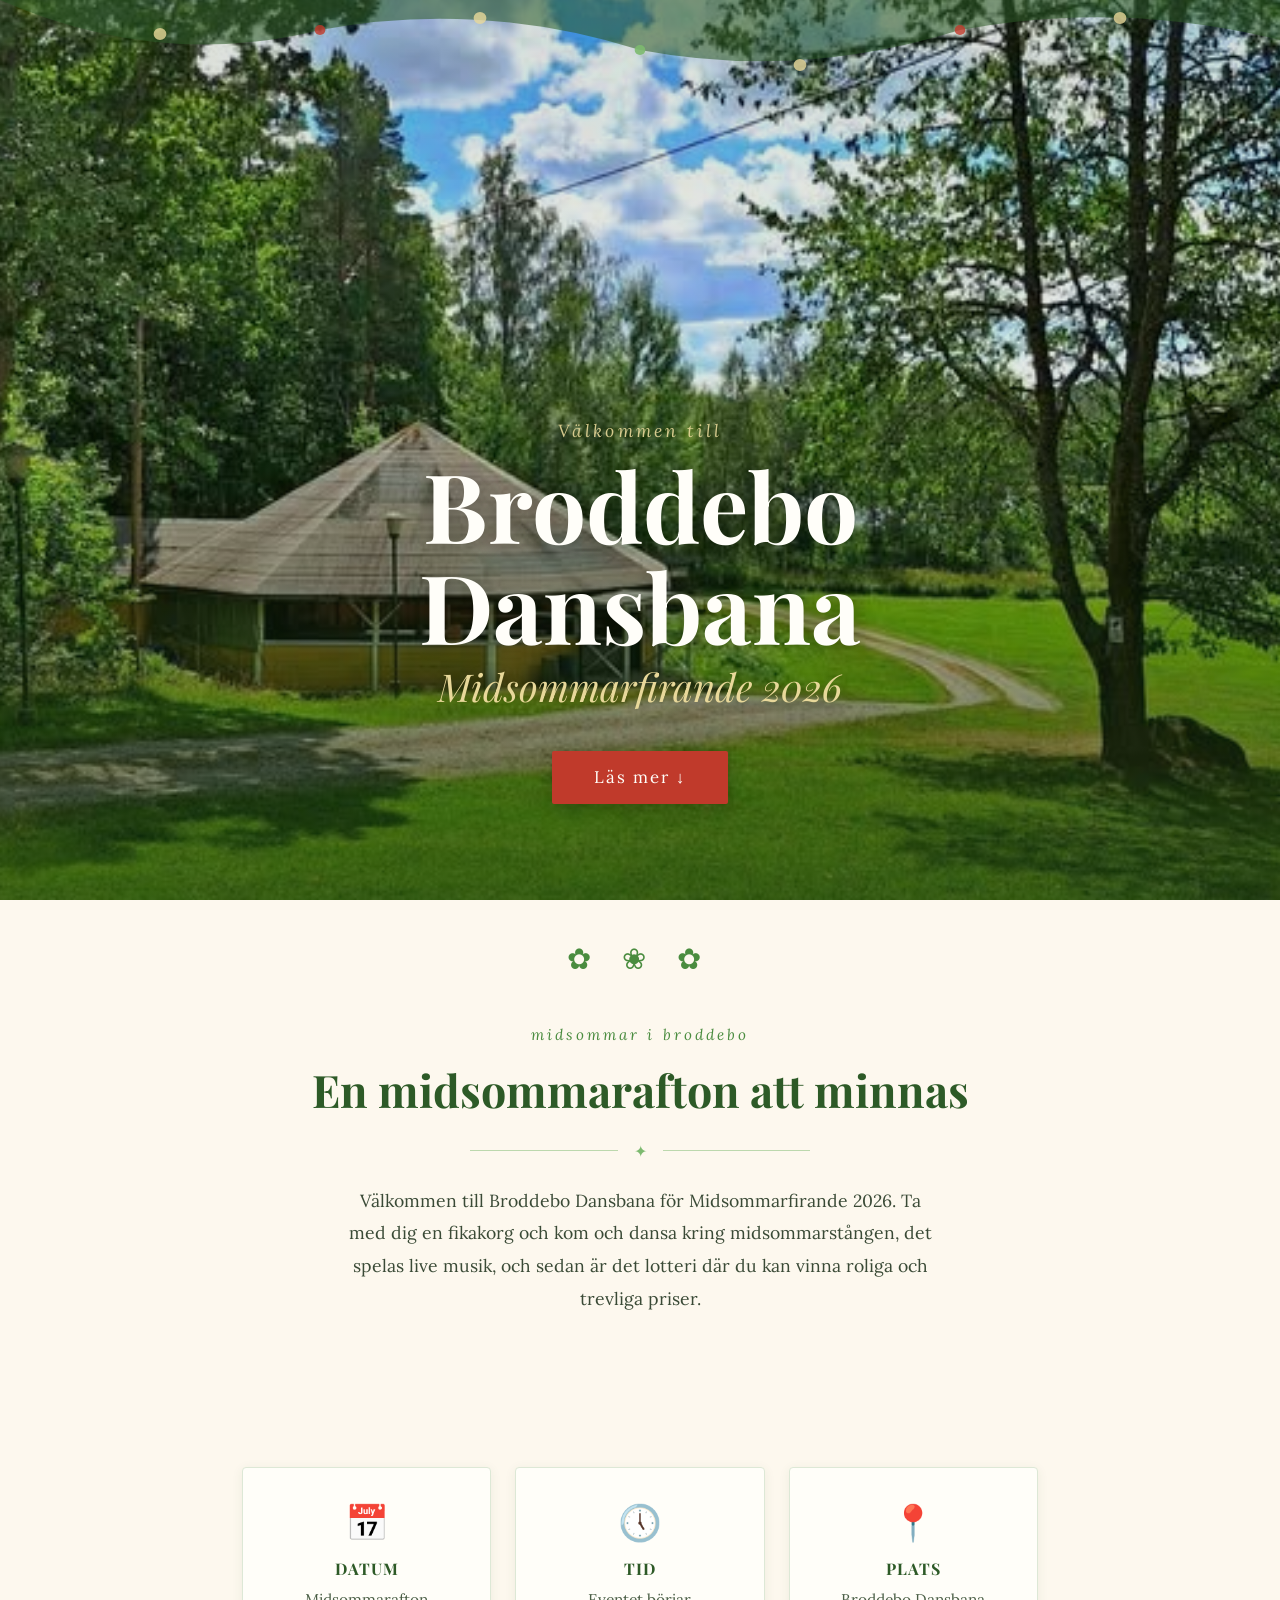
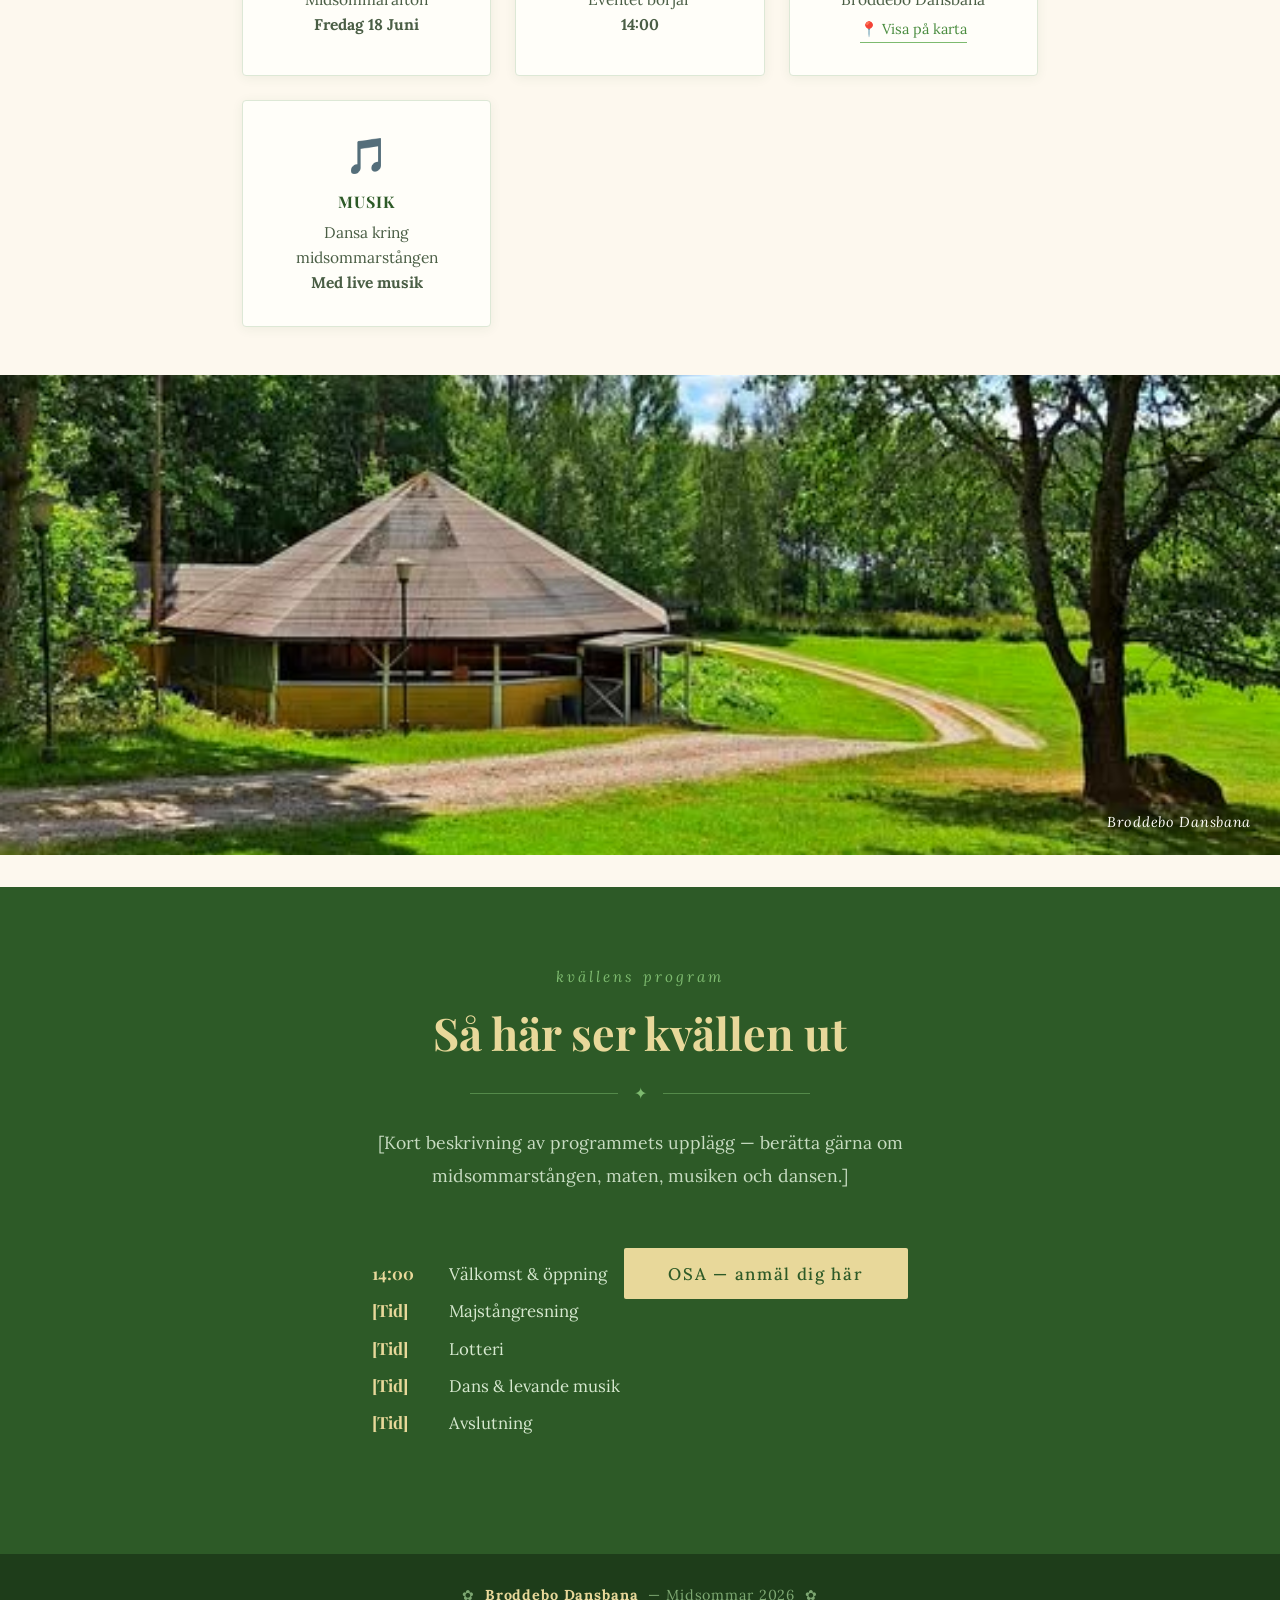
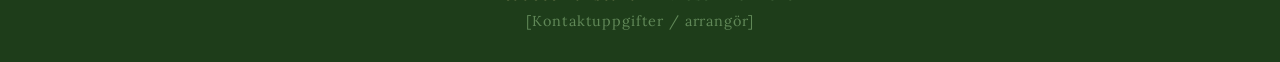
==== index.html @ 10fed16a "Initial commit" ====
<!DOCTYPE html>
<html lang="sv">
<head>
  <meta charset="UTF-8" />
  <meta name="viewport" content="width=device-width, initial-scale=1.0" />
  <title>Midsommar på Broddebo Dansbana</title>
  <link href="https://fonts.googleapis.com/css2?family=Playfair+Display:ital,wght@0,400;0,700;1,400&family=Lora:ital,wght@0,400;0,500;1,400&display=swap" rel="stylesheet" />
  <link rel="stylesheet" href="assets/css/styles.css" />
</head>
<body>

  <!-- ── HERO ──────────────────────────────────────────────── -->
  <section class="hero">
    <div class="hero-bg"></div>
    <div class="hero-overlay"></div>

    <!-- Decorative top garland SVG -->
    <div class="garland">
      <svg viewBox="0 0 1200 80" preserveAspectRatio="none" xmlns="http://www.w3.org/2000/svg">
        <path d="M0,0 Q150,70 300,30 Q450,0 600,50 Q750,80 900,30 Q1050,0 1200,40 L1200,0 Z"
              fill="rgba(45,90,39,0.55)"/>
        <!-- small flower dots along garland -->
        <circle cx="150" cy="34" r="6" fill="#e8d89a" opacity=".8"/>
        <circle cx="300" cy="30" r="5" fill="#c03a2b" opacity=".8"/>
        <circle cx="450" cy="18" r="6" fill="#e8d89a" opacity=".8"/>
        <circle cx="600" cy="50" r="5" fill="#7dba6f" opacity=".9"/>
        <circle cx="750" cy="65" r="6" fill="#e8d89a" opacity=".8"/>
        <circle cx="900" cy="30" r="5" fill="#c03a2b" opacity=".8"/>
        <circle cx="1050" cy="18" r="6" fill="#e8d89a" opacity=".8"/>
      </svg>
    </div>

    <div class="hero-content">
      <span class="hero-eyebrow">Välkommen till</span>
      <h1 class="hero-title">Broddebo<br>Dansbana</h1>
      <p class="hero-subtitle">Midsommarfirande 2026</p>
      <a href="#info" class="hero-btn">Läs mer ↓</a>
    </div>
  </section>

  <!-- ── INTRO ─────────────────────────────────────────────── -->
  <div class="divider" aria-hidden="true">✿ ❀ ✿</div>

  <section class="info-section" id="info">
    <p class="section-label">Midsommar i Broddebo</p>
    <h2 class="section-title">En midsommarafton att minnas</h2>
    <div class="ornament">✦</div>
    <p class="section-body">
      Välkommen till Broddebo Dansbana för Midsommarfirande 2026. Ta med dig en fikakorg och kom och dansa kring midsommarstången,
      det spelas live musik, och sedan är det lotteri där du kan vinna roliga och trevliga priser.
    </p>
  </section>

  <!-- ── DETAIL CARDS ───────────────────────────────────────── -->
  <div class="cards">
    <div class="card">
      <div class="card-icon">📅</div>
      <div class="card-title">Datum</div>
      <div class="card-text">Midsommarafton<br><strong>Fredag 18 Juni</strong></div>
    </div>
    <div class="card">
      <div class="card-icon">🕔</div>
      <div class="card-title">Tid</div>
      <div class="card-text">Eventet börjar<br><strong>14:00</strong></div>
    </div>
    <div class="card">
      <div class="card-icon">📍</div>
      <div class="card-title">Plats</div>
      <div class="card-text">Broddebo Dansbana<br><a href="https://maps.app.goo.gl/gcDopPeKs9dPUPyn6" target="_blank" rel="noopener noreferrer" class="map-link">📍 Visa på karta</a></div>
    </div>
    <div class="card">
      <div class="card-icon">🎵</div>
      <div class="card-title">Musik</div>
      <div class="card-text">Dansa kring midsommarstången<br><strong>Med live musik</strong></div>
    </div>
  </div>

  <!-- ── PHOTO STRIP ────────────────────────────────────────── -->
  <div class="photo-strip">
    <img src="assets/images/broddebo.jpg" alt="Broddebo Dansbana en solig sommardag" />
    <span class="photo-caption">Broddebo Dansbana</span>
  </div>

  <!-- ── PROGRAM ────────────────────────────────────────────── -->
  <section class="program-section">
    <p class="section-label">kvällens program</p>
    <h2 class="section-title">Så här ser kvällen ut</h2>
    <div class="ornament" style="color:#7dba6f">✦</div>
    <p class="section-body">
      [Kort beskrivning av programmets upplägg — berätta gärna om midsommarstången,
      maten, musiken och dansen.]
    </p>

    <ul class="program-list">
      <li><span class="prog-time">14:00</span> Välkomst &amp; öppning</li>
      <li><span class="prog-time">[Tid]</span> Majstångresning</li>
      <li><span class="prog-time">[Tid]</span> Lotteri</li>
      <li><span class="prog-time">[Tid]</span> Dans &amp; levande musik</li>
      <li><span class="prog-time">[Tid]</span> Avslutning</li>
    </ul>

    <a href="mailto:[din@epost.se]" class="osa-btn">OSA — anmäl dig här</a>
  </section>

  <!-- ── FOOTER ─────────────────────────────────────────────── -->
  <footer>
    <p>✿ &nbsp;<strong>Broddebo Dansbana</strong>&nbsp; — Midsommar 2026 &nbsp;✿</p>
    <p style="margin-top:.5rem; opacity:.7;">[Kontaktuppgifter / arrangör]</p>
  </footer>

</body>
</html>
---- assets/css/styles.css ----
*, *::before, *::after { box-sizing: border-box; margin: 0; padding: 0; }

:root {
  --green-deep:   #2d5a27;
  --green-mid:    #4a8c3f;
  --green-light:  #7dba6f;
  --straw:        #e8d89a;
  --cream:        #fdf8ee;
  --gold:         #c8922a;
  --red:          #c03a2b;
  --sky:          #a8d8ea;
  --white:        #fffef9;
}

html { scroll-behavior: smooth; }

body {
  font-family: 'Lora', Georgia, serif;
  background: var(--cream);
  color: var(--green-deep);
  overflow-x: hidden;
}

/* ── HERO ─────────────────────────────────────────────── */
.hero {
  position: relative;
  min-height: 100vh;
  display: flex;
  flex-direction: column;
  align-items: center;
  justify-content: flex-end;
  padding-bottom: 6rem;
  overflow: hidden;
}

.hero-bg {
  position: absolute;
  inset: 0;
  background: url('../../assets/images/broddebo.jpg') center center / cover no-repeat;
  transform: scale(1.04);
  animation: slow-zoom 20s ease-in-out infinite alternate;
}

@keyframes slow-zoom {
  from { transform: scale(1.04); }
  to   { transform: scale(1.10); }
}

.hero-overlay {
  position: absolute;
  inset: 0;
  background: linear-gradient(
    to bottom,
    rgba(20, 50, 15, 0.15) 0%,
    rgba(20, 50, 15, 0.10) 40%,
    rgba(20, 50, 15, 0.65) 100%
  );
}

/* Decorative garland across the top */
.garland {
  position: absolute;
  top: 0;
  left: 0;
  width: 100%;
  overflow: hidden;
  line-height: 0;
  z-index: 2;
}
.garland svg { width: 100%; height: 80px; }

.hero-content {
  position: relative;
  z-index: 3;
  text-align: center;
  padding: 0 1.5rem;
  animation: rise 1.2s cubic-bezier(.22,1,.36,1) both;
}

@keyframes rise {
  from { opacity: 0; transform: translateY(40px); }
  to   { opacity: 1; transform: translateY(0); }
}

.hero-eyebrow {
  display: inline-block;
  font-family: 'Lora', serif;
  font-style: italic;
  font-size: 1.1rem;
  color: var(--straw);
  letter-spacing: .18em;
  margin-bottom: .75rem;
  opacity: .9;
}

.hero-title {
  font-family: 'Playfair Display', Georgia, serif;
  font-size: clamp(2.8rem, 9vw, 6rem);
  font-weight: 700;
  color: var(--white);
  line-height: 1.05;
  text-shadow: 0 2px 20px rgba(0,0,0,.35);
  margin-bottom: .3rem;
}

.hero-subtitle {
  font-family: 'Playfair Display', serif;
  font-style: italic;
  font-size: clamp(1.4rem, 4vw, 2.4rem);
  color: var(--straw);
  text-shadow: 0 2px 12px rgba(0,0,0,.3);
  margin-bottom: 2.4rem;
}

.hero-btn {
  display: inline-block;
  background: var(--red);
  color: var(--white);
  font-family: 'Lora', serif;
  font-size: 1.05rem;
  letter-spacing: .12em;
  padding: .85rem 2.5rem;
  border-radius: 2px;
  text-decoration: none;
  border: 2px solid transparent;
  transition: background .25s, border-color .25s, transform .2s;
  box-shadow: 0 4px 18px rgba(0,0,0,.25);
}
.hero-btn:hover {
  background: transparent;
  border-color: var(--white);
  transform: translateY(-2px);
}

/* ── FLOWER DIVIDER ───────────────────────────────────── */
.divider {
  text-align: center;
  padding: 2.5rem 1rem 1rem;
  color: var(--green-mid);
  font-size: 1.8rem;
  letter-spacing: .4em;
  user-select: none;
}

/* ── INFO SECTION ─────────────────────────────────────── */
.info-section {
  max-width: 780px;
  margin: 0 auto;
  padding: 2rem 2rem 4rem;
  text-align: center;
}

.section-label {
  font-family: 'Lora', serif;
  font-style: italic;
  font-size: .95rem;
  letter-spacing: .2em;
  color: var(--green-mid);
  text-transform: lowercase;
  margin-bottom: 1.2rem;
}

.section-title {
  font-family: 'Playfair Display', serif;
  font-size: clamp(1.8rem, 5vw, 2.8rem);
  color: var(--green-deep);
  margin-bottom: 1.4rem;
  line-height: 1.2;
}

.section-body {
  font-size: 1.1rem;
  line-height: 1.85;
  color: #3a4a36;
  max-width: 600px;
  margin: 0 auto 2.5rem;
}

/* ── DETAIL CARDS ─────────────────────────────────────── */
.cards {
  display: grid;
  grid-template-columns: repeat(auto-fit, minmax(200px, 1fr));
  gap: 1.5rem;
  max-width: 860px;
  margin: 3rem auto;
  padding: 0 2rem;
}

.card {
  background: var(--white);
  border: 1px solid #dde8d6;
  border-radius: 4px;
  padding: 2rem 1.5rem;
  text-align: center;
  box-shadow: 0 2px 12px rgba(45,90,39,.07);
  transition: transform .2s, box-shadow .2s;
}
.card:hover {
  transform: translateY(-4px);
  box-shadow: 0 6px 24px rgba(45,90,39,.13);
}

.card-icon {
  font-size: 2.2rem;
  margin-bottom: .8rem;
}

.card-title {
  font-family: 'Playfair Display', serif;
  font-size: 1rem;
  font-weight: 700;
  letter-spacing: .06em;
  text-transform: uppercase;
  color: var(--green-deep);
  margin-bottom: .5rem;
}

.card-text {
  font-size: .97rem;
  line-height: 1.6;
  color: #4a5e45;
}

.map-link {
  display: inline-block;
  margin-top: .4rem;
  font-family: 'Lora', serif;
  font-size: .9rem;
  color: var(--green-mid);
  text-decoration: none;
  border-bottom: 1px solid var(--green-light);
  padding-bottom: 1px;
  transition: color .2s, border-color .2s;
}
.map-link:hover {
  color: var(--green-deep);
  border-color: var(--green-deep);
}

/* ── PHOTO STRIP ──────────────────────────────────────── */
.photo-strip {
  position: relative;
  width: 100%;
  height: clamp(260px, 45vw, 480px);
  overflow: hidden;
  margin: 2rem 0;
}

.photo-strip img {
  width: 100%;
  height: 100%;
  object-fit: cover;
  object-position: center 60%;
  filter: saturate(1.1);
}

.photo-caption {
  position: absolute;
  bottom: 1.5rem;
  right: 1.8rem;
  font-family: 'Lora', serif;
  font-style: italic;
  font-size: .9rem;
  color: var(--white);
  text-shadow: 0 1px 6px rgba(0,0,0,.5);
  letter-spacing: .05em;
}

/* ── OSA / PROGRAM ────────────────────────────────────── */
.program-section {
  background: var(--green-deep);
  color: var(--cream);
  padding: 5rem 2rem;
  text-align: center;
}

.program-section .section-label { color: var(--green-light); }
.program-section .section-title { color: var(--straw); }
.program-section .section-body  { color: #c8dcc2; }

.program-list {
  list-style: none;
  display: inline-flex;
  flex-direction: column;
  gap: .9rem;
  text-align: left;
  margin: 0 auto 2.5rem;
}

.program-list li {
  display: flex;
  align-items: baseline;
  gap: 1rem;
  font-size: 1.05rem;
  color: #d6e8cf;
}

.prog-time {
  font-family: 'Playfair Display', serif;
  font-weight: 700;
  color: var(--straw);
  min-width: 3.8rem;
  flex-shrink: 0;
}

.osa-btn {
  display: inline-block;
  background: var(--straw);
  color: var(--green-deep);
  font-family: 'Lora', serif;
  font-size: 1.05rem;
  font-weight: 500;
  letter-spacing: .1em;
  padding: .9rem 2.8rem;
  border-radius: 2px;
  text-decoration: none;
  transition: background .25s, transform .2s;
  margin-top: 1rem;
}
.osa-btn:hover {
  background: var(--white);
  transform: translateY(-2px);
}

/* ── FOOTER ───────────────────────────────────────────── */
footer {
  background: #1e3d1a;
  color: #7da872;
  text-align: center;
  padding: 2rem 1rem;
  font-size: .9rem;
  letter-spacing: .06em;
}

footer strong { color: var(--straw); }

/* ── DECORATIVE LINE ──────────────────────────────────── */
.ornament {
  display: flex;
  align-items: center;
  gap: 1rem;
  margin: 1.5rem auto;
  max-width: 340px;
  color: var(--green-light);
}
.ornament::before,
.ornament::after {
  content: '';
  flex: 1;
  height: 1px;
  background: currentColor;
  opacity: .5;
}
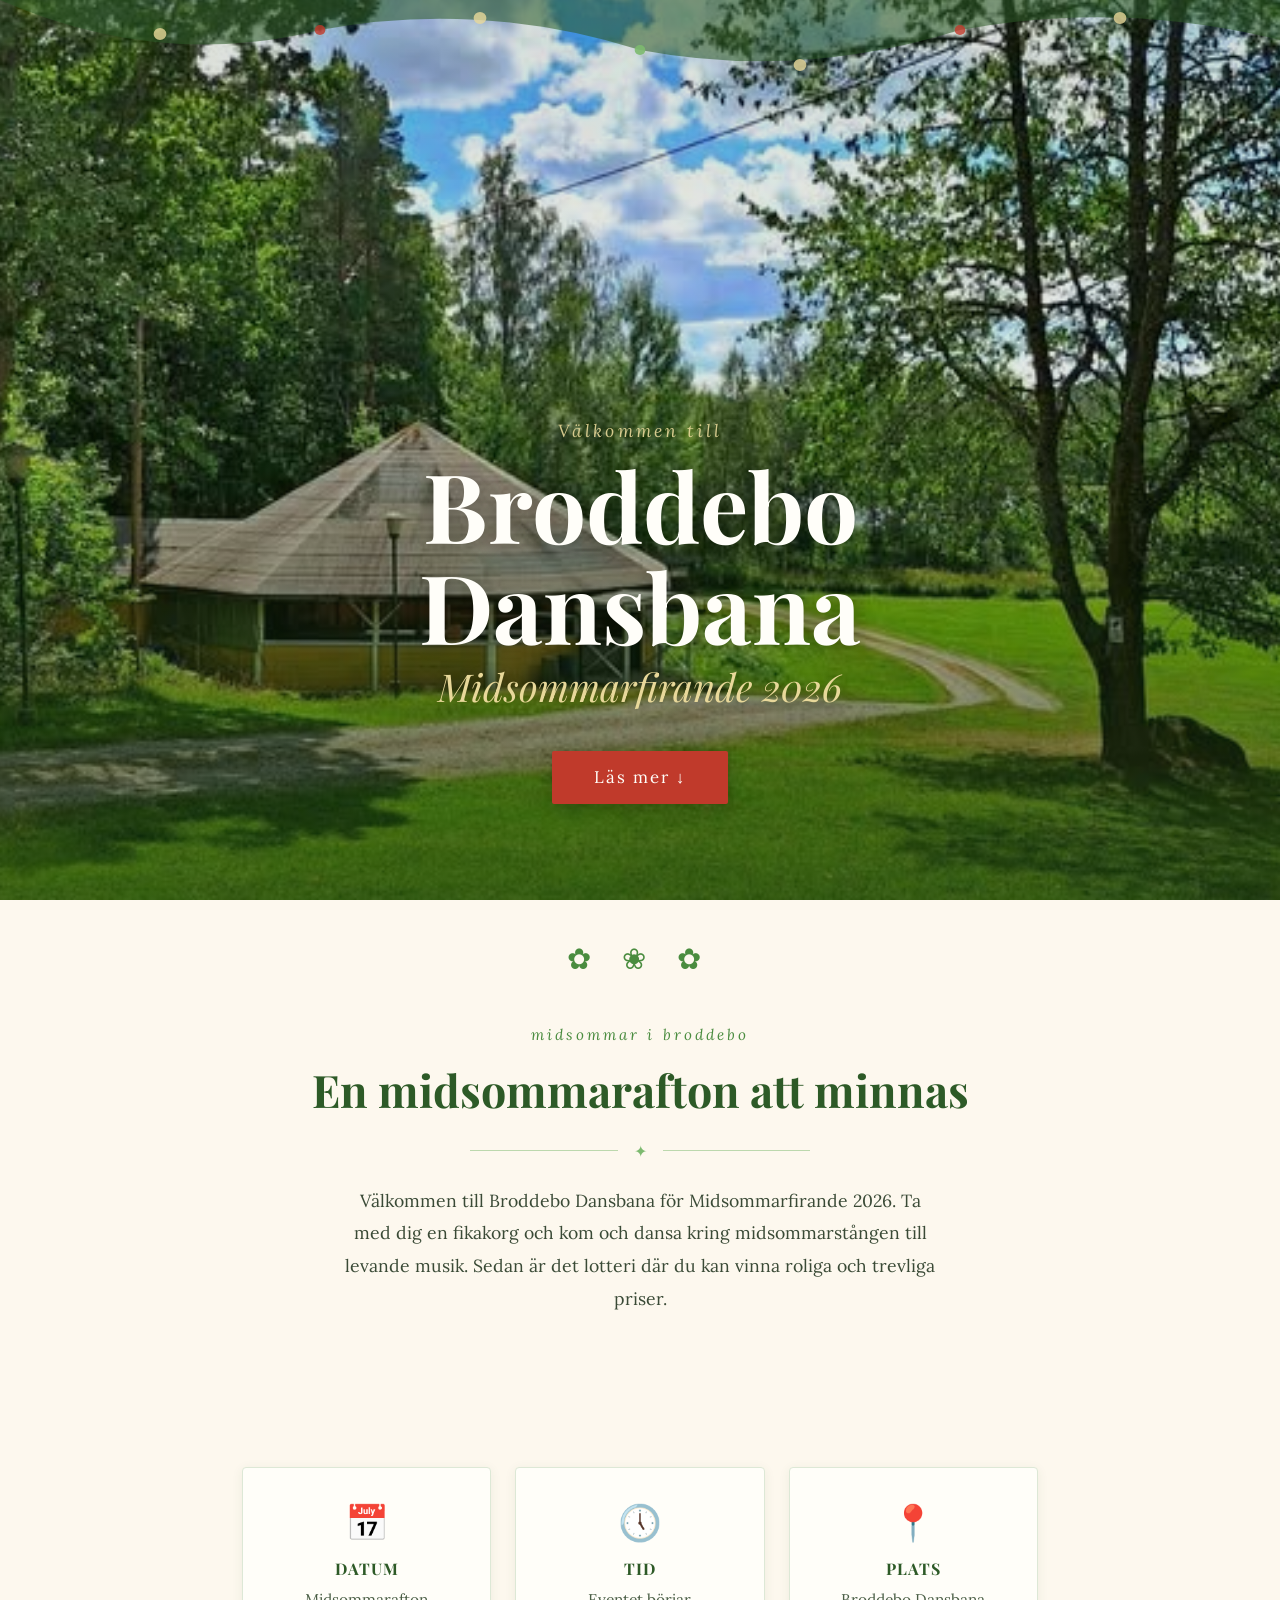
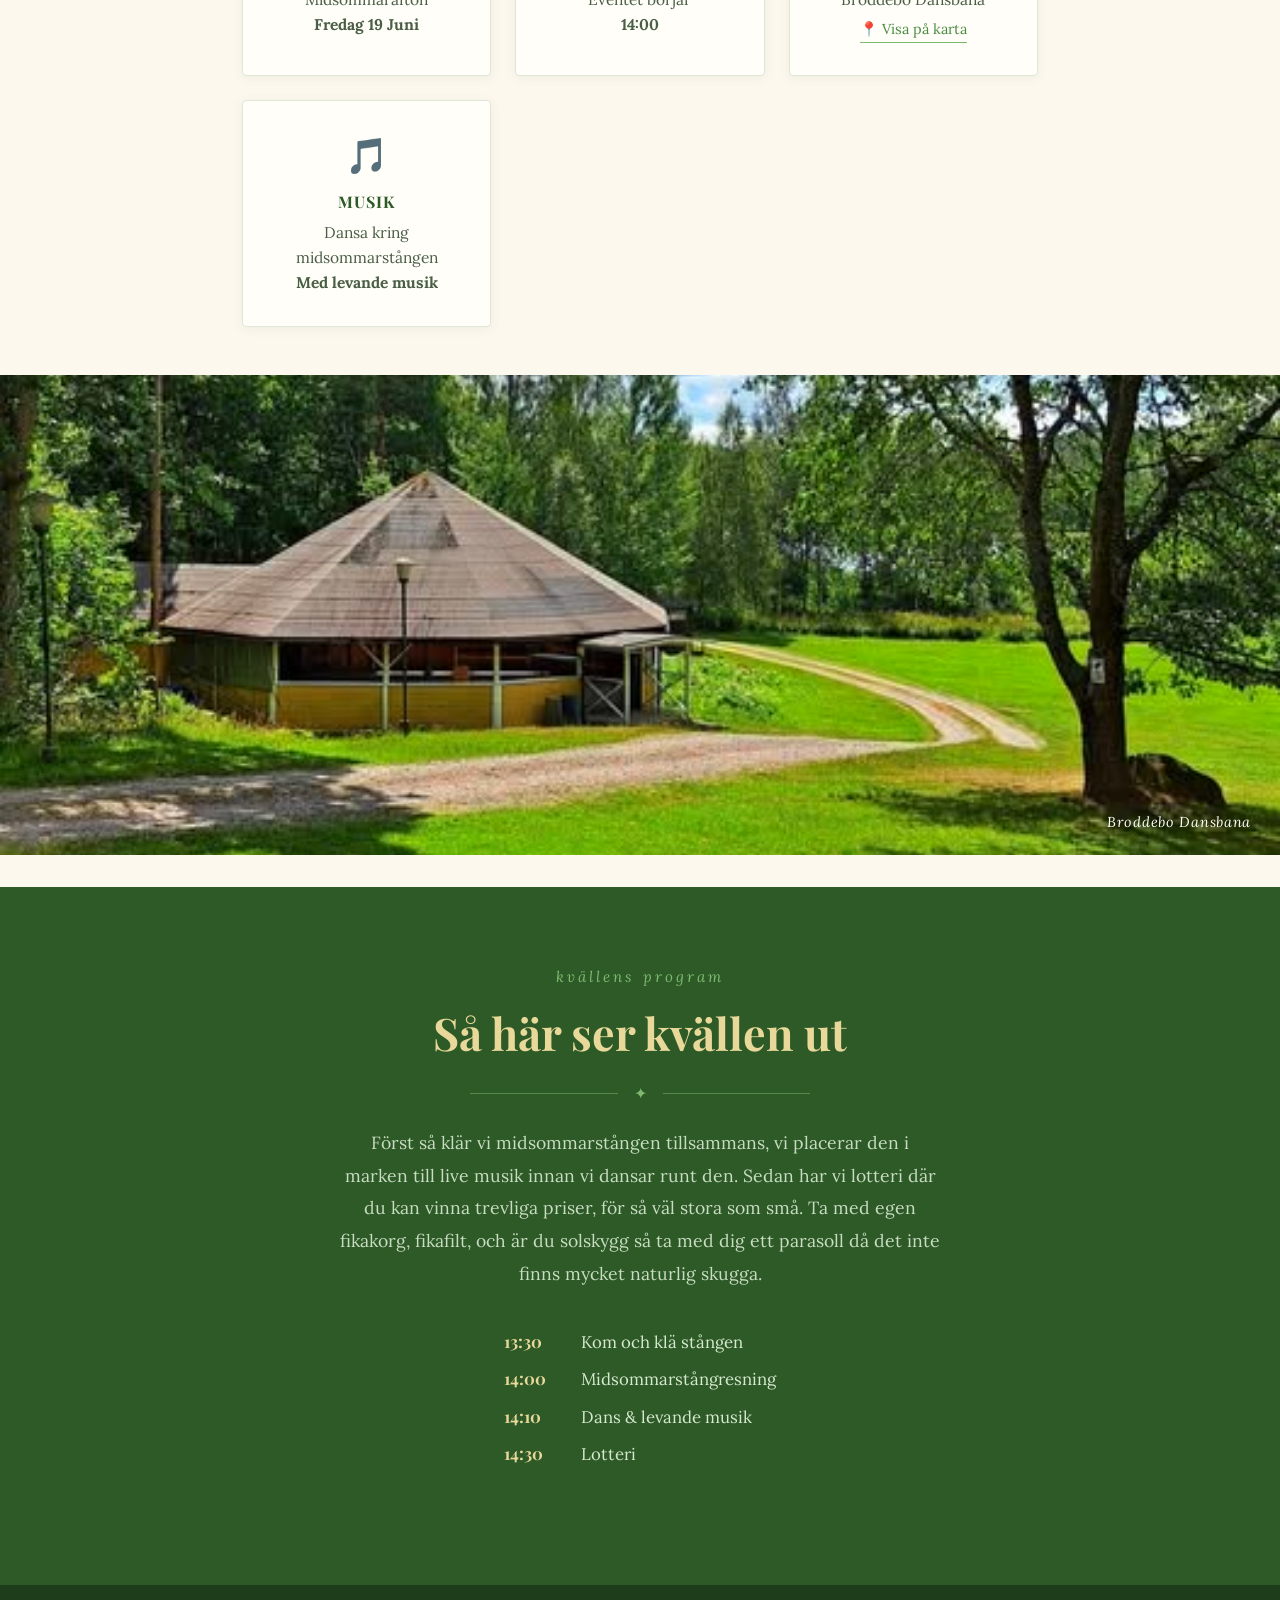
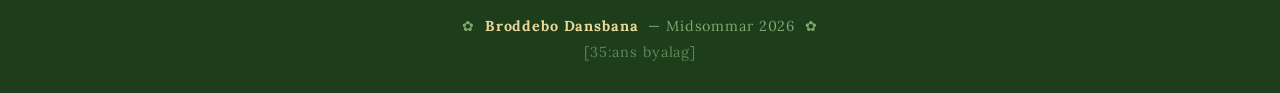
==== commit dab42d13: "text changes" ====
--- a/index.html
+++ b/index.html
@@ -46,8 +46,8 @@
     <h2 class="section-title">En midsommarafton att minnas</h2>
     <div class="ornament">✦</div>
     <p class="section-body">
-      Välkommen till Broddebo Dansbana för Midsommarfirande 2026. Ta med dig en fikakorg och kom och dansa kring midsommarstången,
-      det spelas live musik, och sedan är det lotteri där du kan vinna roliga och trevliga priser.
+      Välkommen till Broddebo Dansbana för Midsommarfirande 2026. Ta med dig en fikakorg och kom och dansa kring midsommarstången
+      till levande musik. Sedan är det lotteri där du kan vinna roliga och trevliga priser.
     </p>
   </section>
 
@@ -56,7 +56,7 @@
     <div class="card">
       <div class="card-icon">📅</div>
       <div class="card-title">Datum</div>
-      <div class="card-text">Midsommarafton<br><strong>Fredag 18 Juni</strong></div>
+      <div class="card-text">Midsommarafton<br><strong>Fredag 19 Juni</strong></div>
     </div>
     <div class="card">
       <div class="card-icon">🕔</div>
@@ -71,7 +71,7 @@
     <div class="card">
       <div class="card-icon">🎵</div>
       <div class="card-title">Musik</div>
-      <div class="card-text">Dansa kring midsommarstången<br><strong>Med live musik</strong></div>
+      <div class="card-text">Dansa kring midsommarstången<br><strong>Med levande musik</strong></div>
     </div>
   </div>
 
@@ -87,25 +87,24 @@
     <h2 class="section-title">Så här ser kvällen ut</h2>
     <div class="ornament" style="color:#7dba6f">✦</div>
     <p class="section-body">
-      [Kort beskrivning av programmets upplägg — berätta gärna om midsommarstången,
-      maten, musiken och dansen.]
+      Först så klär vi midsommarstången tillsammans, vi placerar den i marken till live musik innan vi dansar runt den.
+      Sedan har vi lotteri där du kan vinna trevliga priser, för så väl stora som små.
+      Ta med egen fikakorg, fikafilt, och är du solskygg så ta med dig ett parasoll då det inte finns mycket naturlig skugga.
     </p>
 
     <ul class="program-list">
-      <li><span class="prog-time">14:00</span> Välkomst &amp; öppning</li>
-      <li><span class="prog-time">[Tid]</span> Majstångresning</li>
-      <li><span class="prog-time">[Tid]</span> Lotteri</li>
-      <li><span class="prog-time">[Tid]</span> Dans &amp; levande musik</li>
-      <li><span class="prog-time">[Tid]</span> Avslutning</li>
+      <li><span class="prog-time">13:30</span> Kom och klä stången</li>
+      <li><span class="prog-time">14:00</span> Midsommarstångresning</li>
+      <li><span class="prog-time">14:10</span> Dans &amp; levande musik</li>
+      <li><span class="prog-time">14:30</span> Lotteri</li>
     </ul>
 
-    <a href="mailto:[din@epost.se]" class="osa-btn">OSA — anmäl dig här</a>
   </section>
 
   <!-- ── FOOTER ─────────────────────────────────────────────── -->
   <footer>
     <p>✿ &nbsp;<strong>Broddebo Dansbana</strong>&nbsp; — Midsommar 2026 &nbsp;✿</p>
-    <p style="margin-top:.5rem; opacity:.7;">[Kontaktuppgifter / arrangör]</p>
+    <p style="margin-top:.5rem; opacity:.7;">[35:ans byalag]</p>
   </footer>
 
 </body>
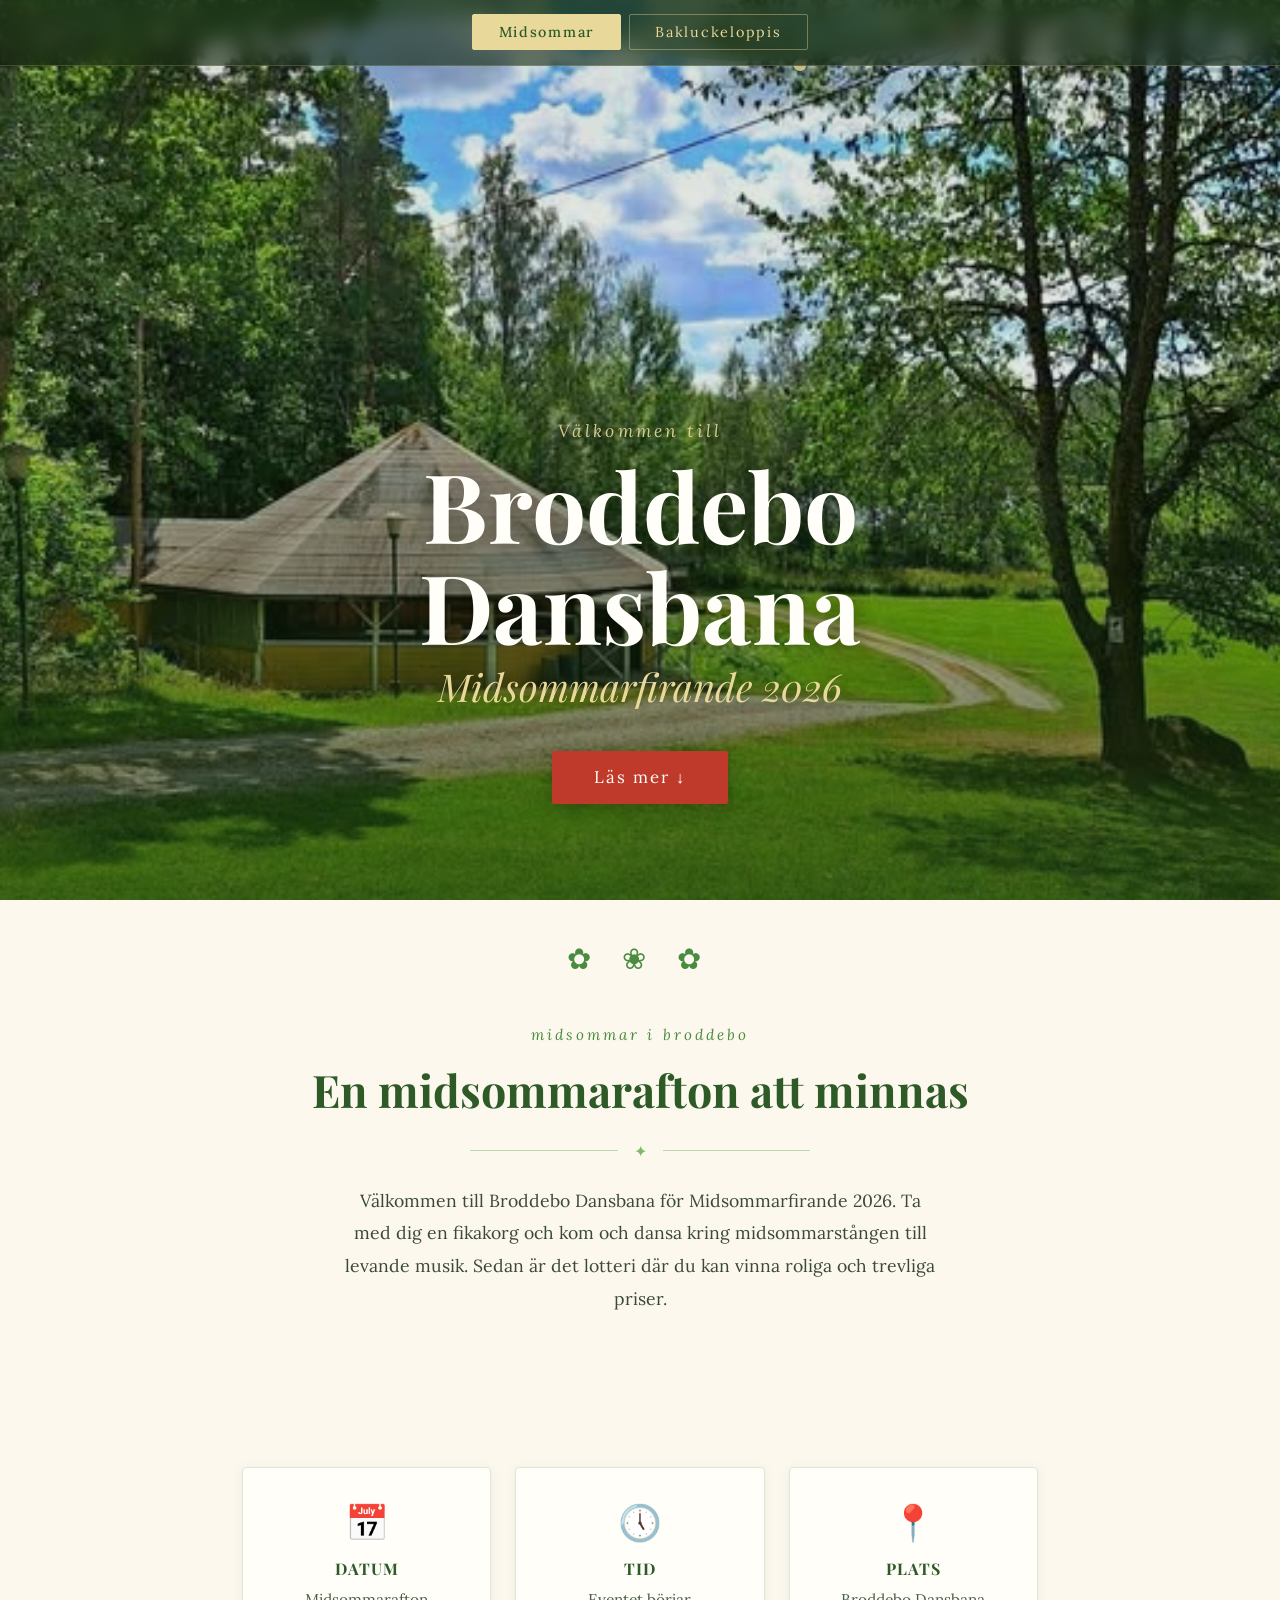
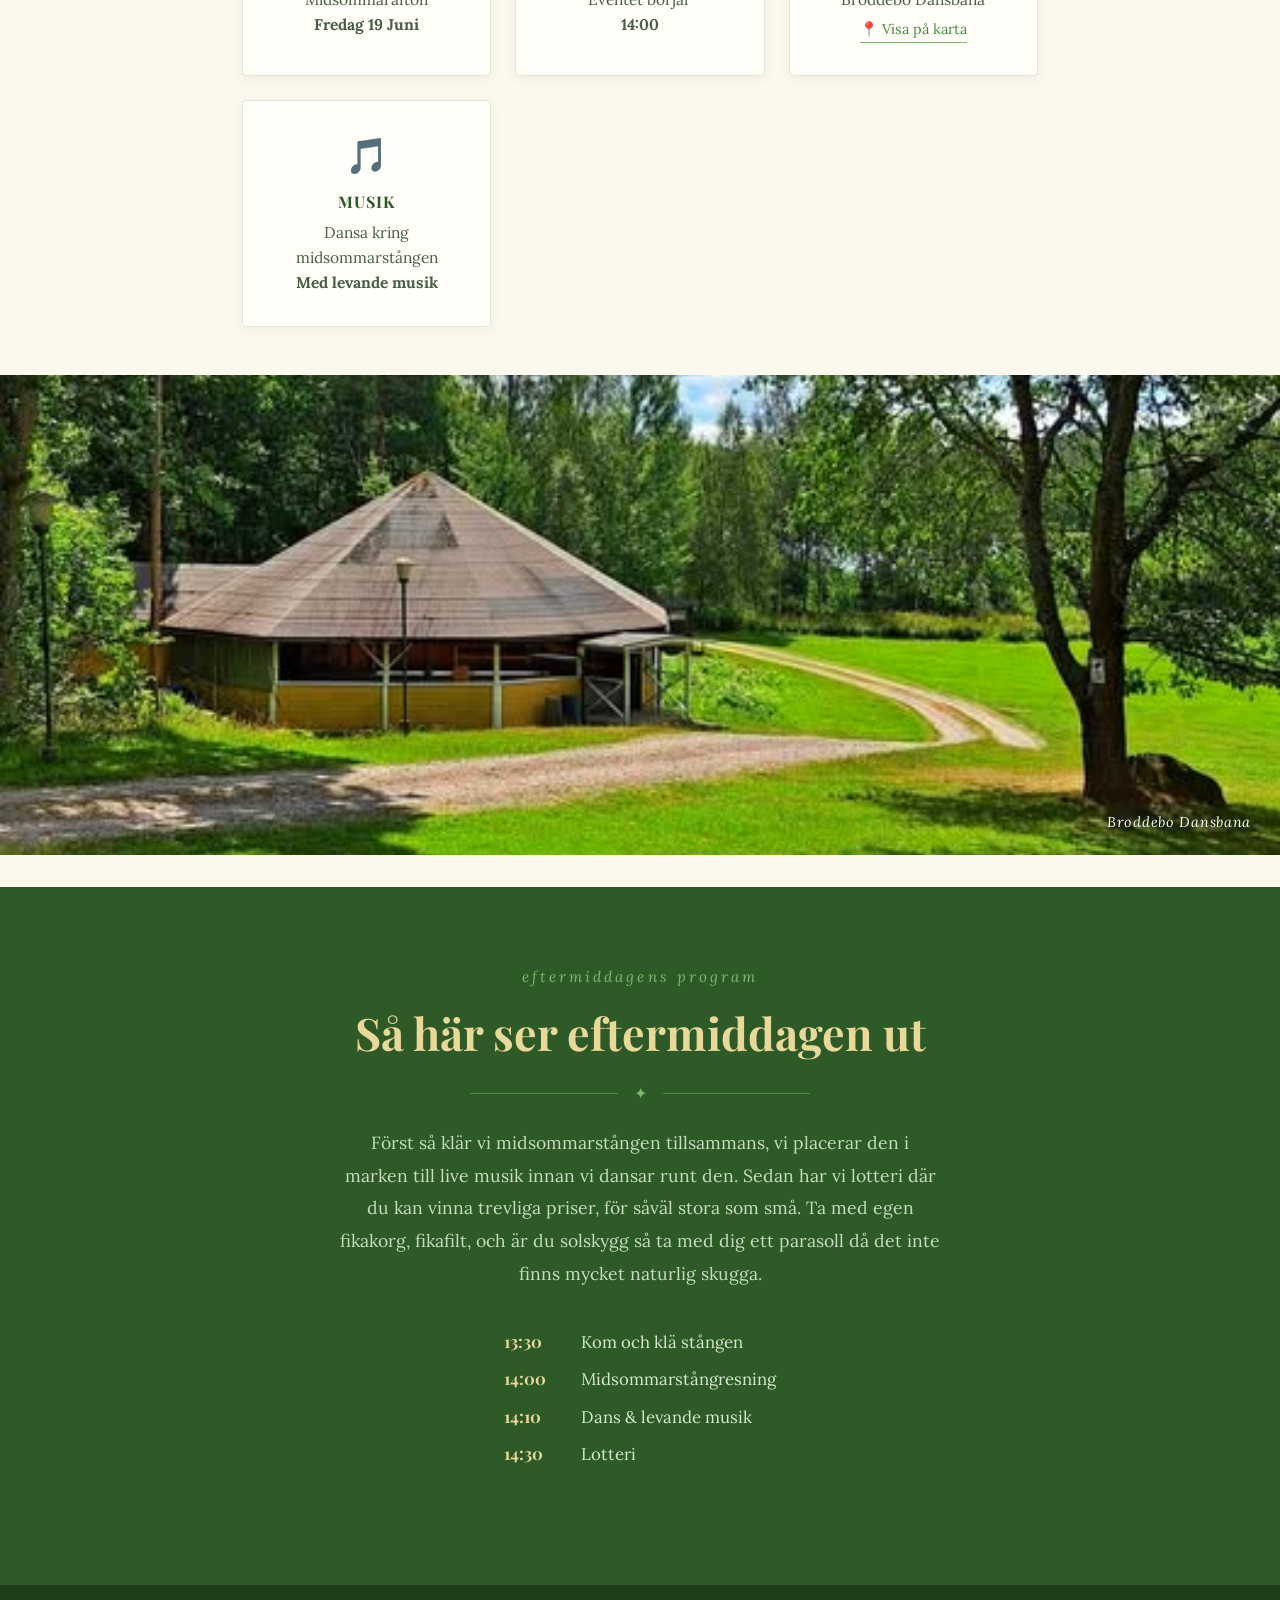
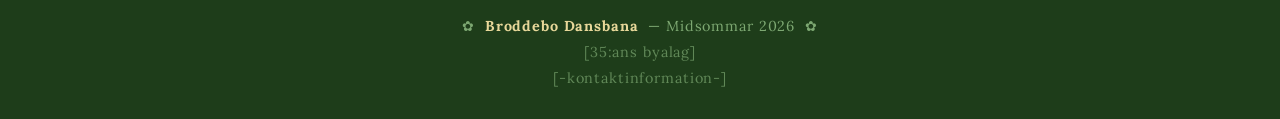
==== commit 7392971e: "sidebarscroll" ====
--- a/index.html
+++ b/index.html
@@ -6,8 +6,25 @@
   <title>Midsommar på Broddebo Dansbana</title>
   <link href="https://fonts.googleapis.com/css2?family=Playfair+Display:ital,wght@0,400;0,700;1,400&family=Lora:ital,wght@0,400;0,500;1,400&display=swap" rel="stylesheet" />
   <link rel="stylesheet" href="assets/css/styles.css" />
+  <script>
+    // Runs before first paint — suppress nav flash when restoring scroll position
+    if (sessionStorage.getItem('scrollRatio') !== null) {
+      document.documentElement.classList.add('nav-preload');
+    }
+  </script>
 </head>
 <body>
+
+  <!-- ── NAV ───────────────────────────────────────────────── -->
+  <nav class="site-nav">
+    <a href="index.html" class="nav-btn active">Midsommar</a>
+    <a href="loppis.html" class="nav-btn">Bakluckeloppis</a>
+  </nav>
+
+  <nav class="side-nav">
+    <a href="index.html" class="side-btn active">Midsommar</a>
+    <a href="loppis.html" class="side-btn">Loppis</a>
+  </nav>
 
   <!-- ── HERO ──────────────────────────────────────────────── -->
   <section class="hero">
@@ -83,12 +100,12 @@
 
   <!-- ── PROGRAM ────────────────────────────────────────────── -->
   <section class="program-section">
-    <p class="section-label">kvällens program</p>
-    <h2 class="section-title">Så här ser kvällen ut</h2>
+    <p class="section-label">Eftermiddagens program</p>
+    <h2 class="section-title">Så här ser eftermiddagen ut</h2>
     <div class="ornament" style="color:#7dba6f">✦</div>
     <p class="section-body">
       Först så klär vi midsommarstången tillsammans, vi placerar den i marken till live musik innan vi dansar runt den.
-      Sedan har vi lotteri där du kan vinna trevliga priser, för så väl stora som små.
+      Sedan har vi lotteri där du kan vinna trevliga priser, för såväl stora som små.
       Ta med egen fikakorg, fikafilt, och är du solskygg så ta med dig ett parasoll då det inte finns mycket naturlig skugga.
     </p>
 
@@ -105,7 +122,53 @@
   <footer>
     <p>✿ &nbsp;<strong>Broddebo Dansbana</strong>&nbsp; — Midsommar 2026 &nbsp;✿</p>
     <p style="margin-top:.5rem; opacity:.7;">[35:ans byalag]</p>
+    <p style="margin-top:.5rem; opacity:.7;">[-kontaktinformation-]</p>
   </footer>
+
+  <script>
+    const topNav  = document.querySelector('.site-nav');
+    const sideNav = document.querySelector('.side-nav');
+    const hero    = document.querySelector('.hero');
+
+    function onScroll() {
+      const heroBottom = hero.getBoundingClientRect().bottom;
+      if (heroBottom <= 0) {
+        topNav.classList.add('hidden');
+        sideNav.classList.add('visible');
+      } else {
+        topNav.classList.remove('hidden');
+        sideNav.classList.remove('visible');
+      }
+    }
+
+    window.addEventListener('scroll', onScroll, { passive: true });
+
+    // Save scroll ratio before navigating via any nav button
+    document.querySelectorAll('.nav-btn, .side-btn').forEach(btn => {
+      btn.addEventListener('click', () => {
+        const ratio = window.scrollY / document.documentElement.scrollHeight;
+        sessionStorage.setItem('scrollRatio', ratio);
+      });
+    });
+
+    // Restore scroll position on load
+    const savedRatio = sessionStorage.getItem('scrollRatio');
+    if (savedRatio !== null) {
+      sessionStorage.removeItem('scrollRatio');
+      const targetY = parseFloat(savedRatio) * document.documentElement.scrollHeight;
+      if (targetY > hero.offsetHeight) {
+        topNav.classList.add('hidden');
+        sideNav.classList.add('visible');
+      }
+      requestAnimationFrame(() => {
+        document.documentElement.style.scrollBehavior = 'auto';
+        window.scrollTo(0, targetY);
+        document.documentElement.style.scrollBehavior = '';
+        // Re-enable transitions now that we're in the right position
+        document.documentElement.classList.remove('nav-preload');
+      });
+    }
+  </script>
 
 </body>
 </html>
--- a/assets/css/styles.css
+++ b/assets/css/styles.css
@@ -21,6 +21,116 @@
   overflow-x: hidden;
 }
 
+/* ── TOP NAV ──────────────────────────────────────────── */
+/* Applied before first paint to prevent flash on scroll restore */
+html.nav-preload .site-nav {
+  transition: none !important;
+  opacity: 0;
+  pointer-events: none;
+  transform: translateY(-100%);
+}
+html.nav-preload .side-nav {
+  transition: none !important;
+}
+.site-nav {
+  position: fixed;
+  top: 0;
+  left: 0;
+  width: 100%;
+  z-index: 100;
+  display: flex;
+  justify-content: center;
+  gap: .5rem;
+  padding: .9rem 1.5rem;
+  background: rgba(20, 40, 15, 0.6);
+  backdrop-filter: blur(10px);
+  -webkit-backdrop-filter: blur(10px);
+  border-bottom: 1px solid rgba(232, 216, 154, 0.2);
+  opacity: 1;
+  pointer-events: auto;
+  transition: opacity .4s ease, transform .4s ease;
+}
+.site-nav.hidden {
+  opacity: 0;
+  pointer-events: none;
+  transform: translateY(-100%);
+}
+
+.nav-btn {
+  font-family: 'Lora', serif;
+  font-size: .9rem;
+  letter-spacing: .12em;
+  text-decoration: none;
+  padding: .5rem 1.6rem;
+  border-radius: 2px;
+  border: 1px solid rgba(232, 216, 154, 0.4);
+  color: var(--straw);
+  background: transparent;
+  transition: background .25s, color .25s, border-color .25s;
+}
+.nav-btn:hover {
+  background: rgba(232, 216, 154, 0.15);
+  border-color: var(--straw);
+}
+.nav-btn.active {
+  background: var(--straw);
+  color: var(--green-deep);
+  border-color: var(--straw);
+  font-weight: 500;
+}
+
+/* ── SIDE NAV ─────────────────────────────────────────── */
+.side-nav {
+  position: fixed;
+  right: 1.2rem;
+  top: 50%;
+  transform: translateY(-50%) translateX(20px);
+  z-index: 100;
+  display: flex;
+  flex-direction: column;
+  gap: .6rem;
+  opacity: 0;
+  pointer-events: none;
+  transition: opacity .4s ease, transform .4s ease;
+}
+.side-nav.visible {
+  opacity: 1;
+  pointer-events: auto;
+  transform: translateY(-50%) translateX(0);
+}
+
+.side-btn {
+  writing-mode: vertical-rl;
+  text-orientation: mixed;
+  font-family: 'Lora', serif;
+  font-size: .78rem;
+  letter-spacing: .14em;
+  text-decoration: none;
+  padding: 1rem .55rem;
+  border-radius: 2px;
+  border: 1px solid rgba(232, 216, 154, 0.4);
+  color: var(--straw);
+  background: rgba(20, 40, 15, 0.6);
+  backdrop-filter: blur(10px);
+  -webkit-backdrop-filter: blur(10px);
+  box-shadow: 0 2px 12px rgba(0, 0, 0, 0.2);
+  transition: background .25s, color .25s, border-color .25s, transform .2s;
+}
+.side-btn:hover {
+  background: rgba(232, 216, 154, 0.15);
+  border-color: var(--straw);
+  transform: translateX(-3px);
+}
+.side-btn.active {
+  background: var(--straw);
+  color: var(--green-deep);
+  border-color: var(--straw);
+}
+
+@media (max-width: 600px) {
+  .side-nav { display: none; }
+}
+
 /* ── HERO ─────────────────────────────────────────────── */
 .hero {
   position: relative;
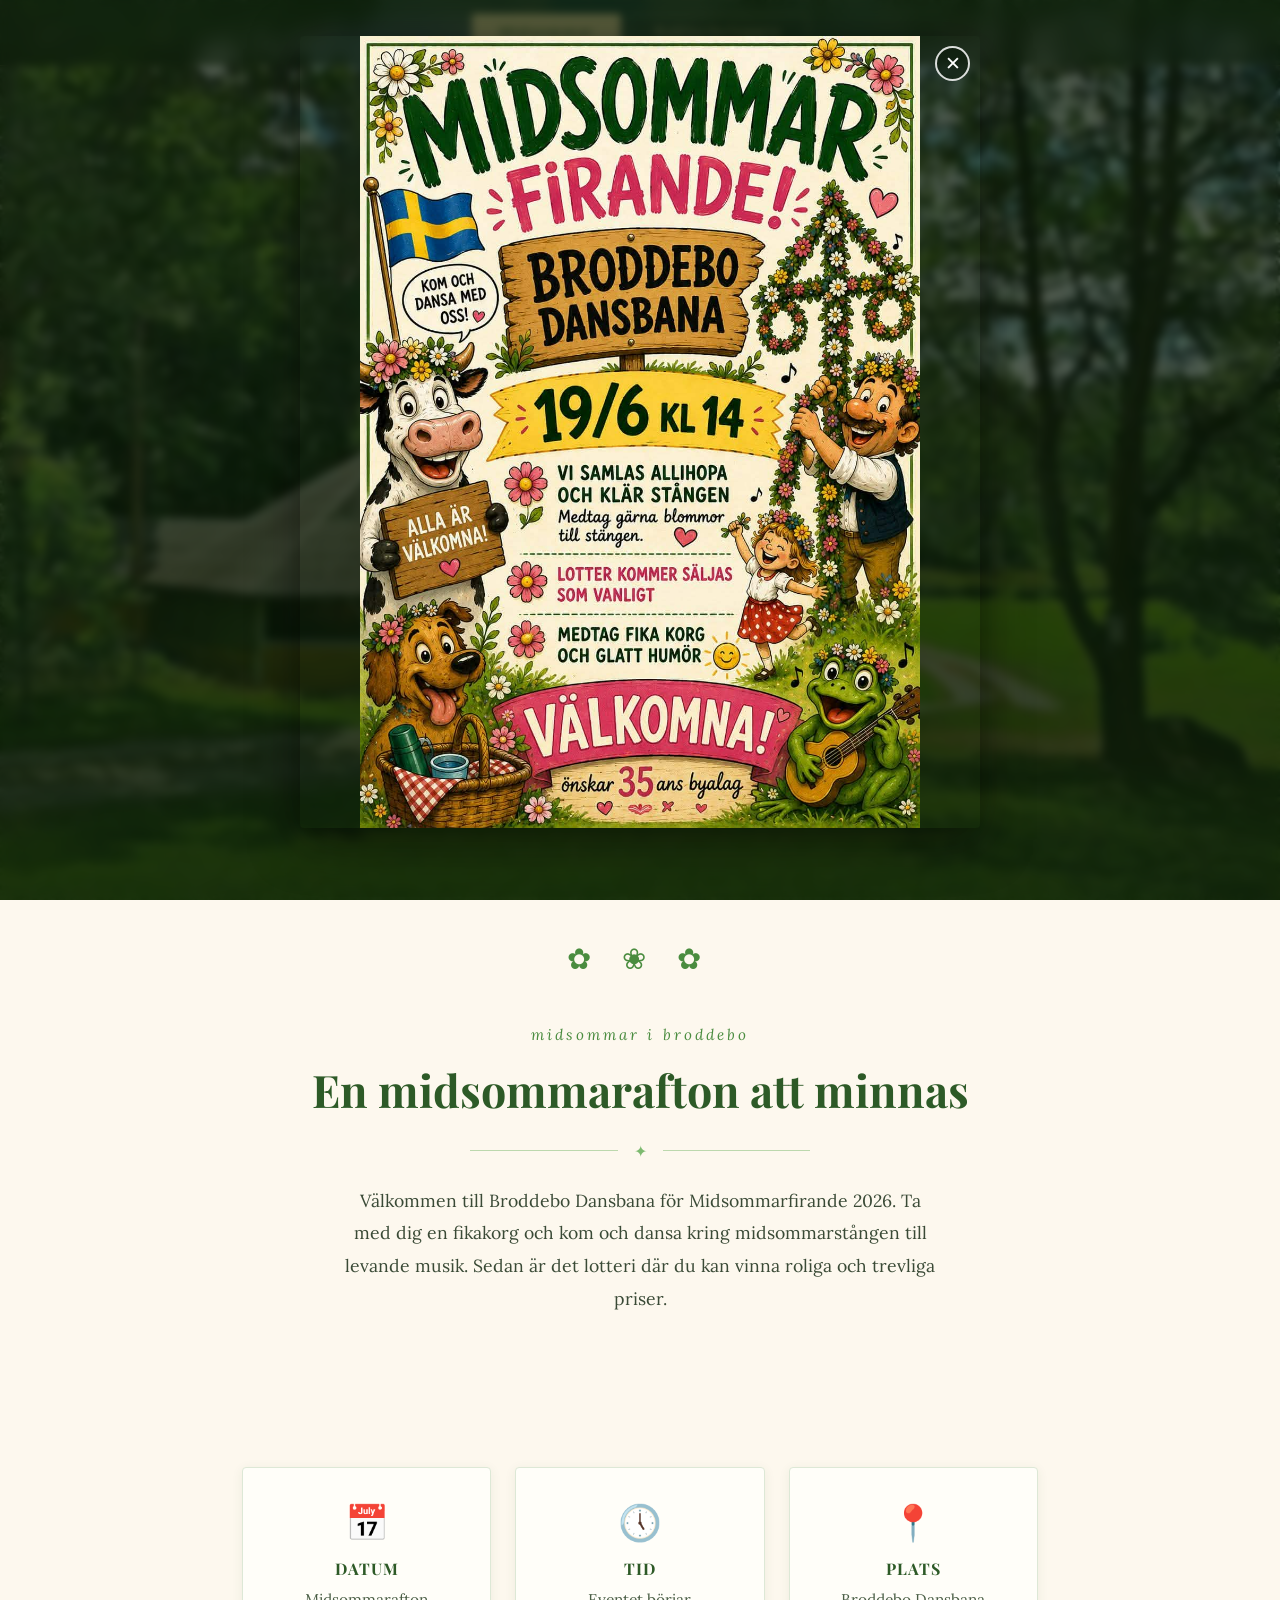
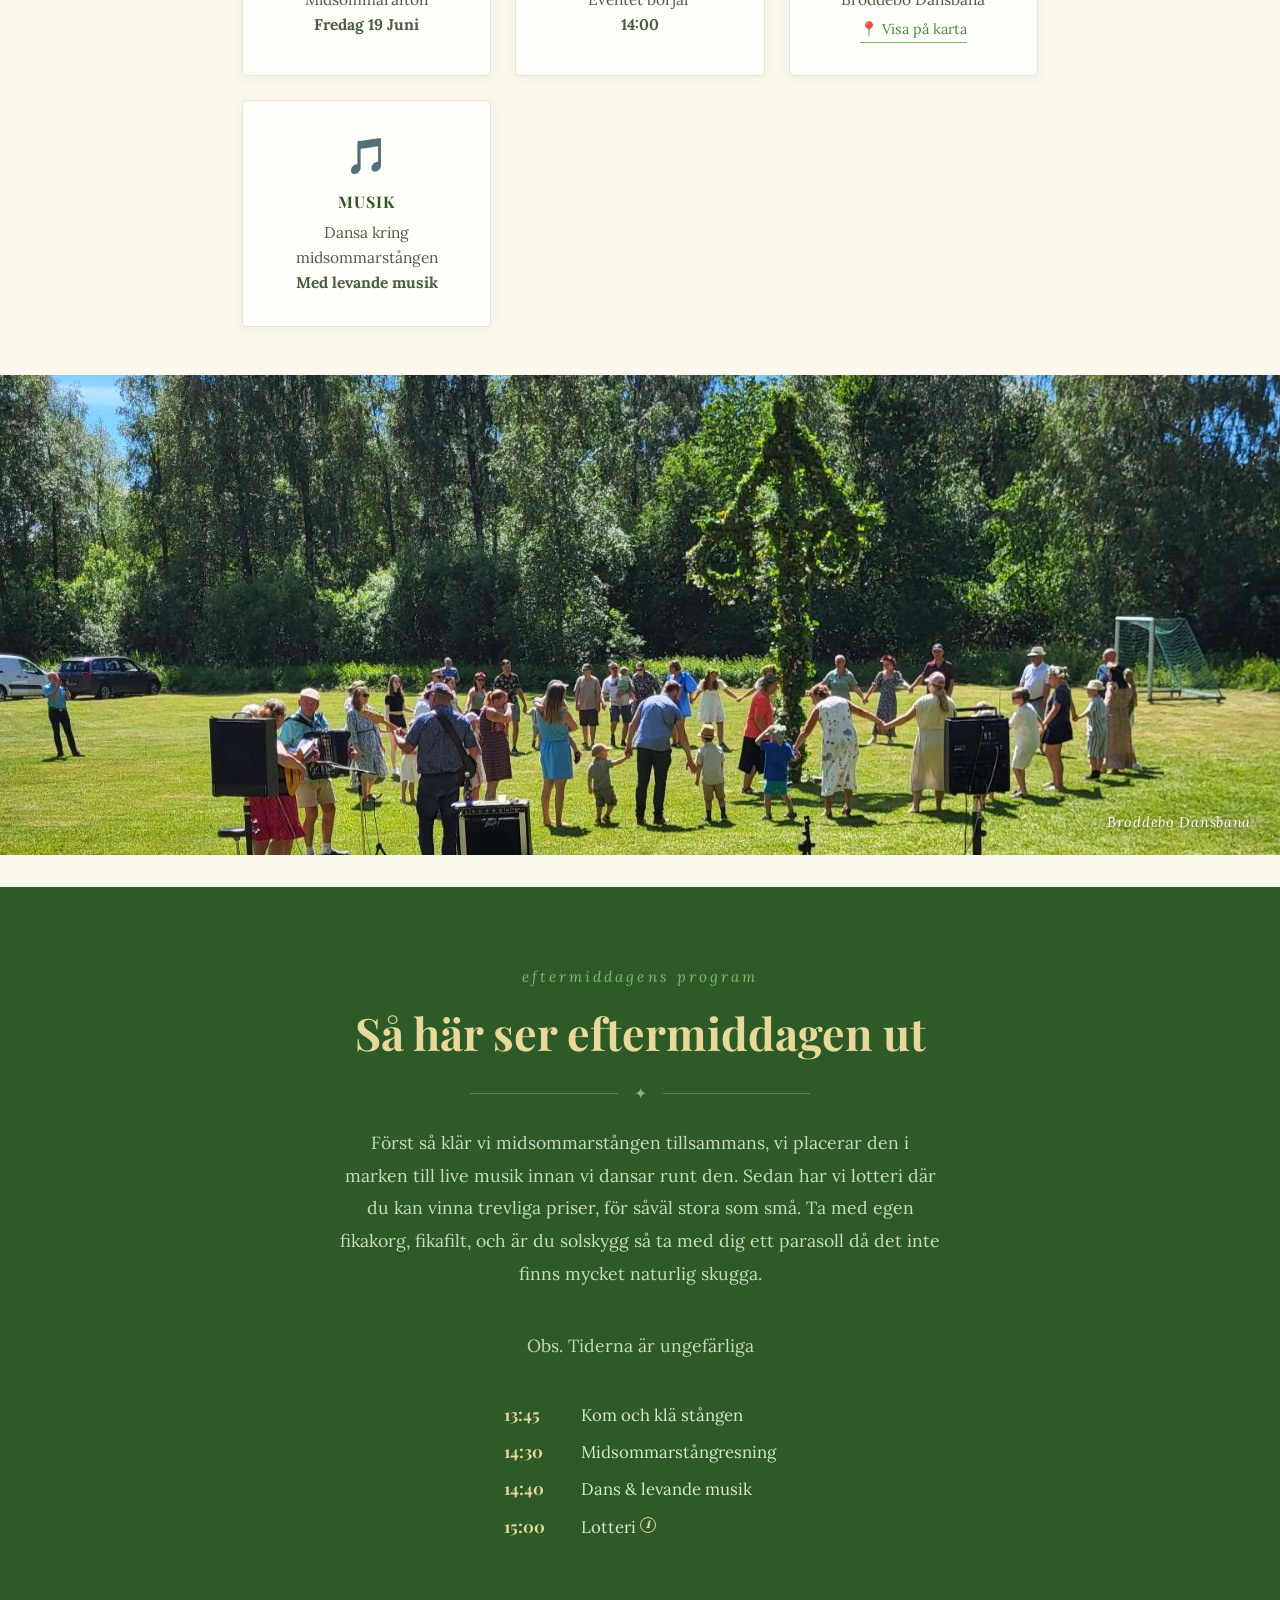
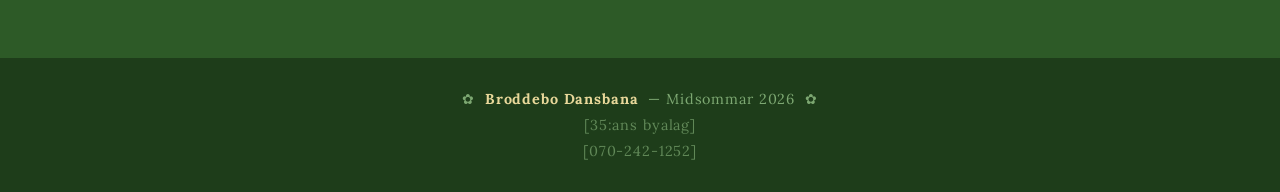
==== commit e42b4ea0: "imageinfoupdates" ====
--- a/index.html
+++ b/index.html
@@ -15,6 +15,14 @@
 </head>
 <body>
 
+  <!-- ── POPUP BANNER ──────────────────────────────────────── -->
+  <div class="banner-overlay" id="pageBanner" role="dialog" aria-modal="true" aria-label="Välkomstbanner">
+    <div class="banner-box">
+      <img src="assets/images/sommarbanner.jpg" alt="Midsommar på Broddebo Dansbana" />
+      <button class="banner-close" id="bannerClose" aria-label="Stäng banner">&#x2715;</button>
+    </div>
+  </div>
+
   <!-- ── NAV ───────────────────────────────────────────────── -->
   <nav class="site-nav">
     <a href="index.html" class="nav-btn active">Midsommar</a>
@@ -94,7 +102,7 @@
 
   <!-- ── PHOTO STRIP ────────────────────────────────────────── -->
   <div class="photo-strip">
-    <img src="assets/images/broddebo.jpg" alt="Broddebo Dansbana en solig sommardag" />
+    <img src="assets/images/sommar2.jpg" alt="Broddebo Dansbana en solig sommardag" />
     <span class="photo-caption">Broddebo Dansbana</span>
   </div>
 
@@ -108,12 +116,20 @@
       Sedan har vi lotteri där du kan vinna trevliga priser, för såväl stora som små.
       Ta med egen fikakorg, fikafilt, och är du solskygg så ta med dig ett parasoll då det inte finns mycket naturlig skugga.
     </p>
+    <p class="section-body">Obs. Tiderna är ungefärliga</p>
 
     <ul class="program-list">
-      <li><span class="prog-time">13:30</span> Kom och klä stången</li>
-      <li><span class="prog-time">14:00</span> Midsommarstångresning</li>
-      <li><span class="prog-time">14:10</span> Dans &amp; levande musik</li>
-      <li><span class="prog-time">14:30</span> Lotteri</li>
+      <li><span class="prog-time">13:45</span> Kom och klä stången</li>
+      <li><span class="prog-time">14:30</span> Midsommarstångresning</li>
+      <li><span class="prog-time">14:40</span> Dans &amp; levande musik</li>
+      <li>
+        <span class="prog-time">15:00</span>
+        <span class="info-wrap">
+          Lotteri
+          <button class="info-btn" aria-label="Info om lotteriet">ℹ</button>
+          <span class="info-tip" role="tooltip">10kr per lott. Betala kontant eller med swish!</span>
+        </span>
+      </li>
     </ul>
 
   </section>
@@ -122,7 +138,7 @@
   <footer>
     <p>✿ &nbsp;<strong>Broddebo Dansbana</strong>&nbsp; — Midsommar 2026 &nbsp;✿</p>
     <p style="margin-top:.5rem; opacity:.7;">[35:ans byalag]</p>
-    <p style="margin-top:.5rem; opacity:.7;">[-kontaktinformation-]</p>
+    <p style="margin-top:.5rem; opacity:.7;">[070-242-1252]</p>
   </footer>
 
   <script>
@@ -168,6 +184,27 @@
         document.documentElement.classList.remove('nav-preload');
       });
     }
+
+    // ── INFO TOOLTIP (click/tap toggle for touch devices) ─────
+    document.querySelectorAll('.info-btn').forEach(btn => {
+      btn.addEventListener('click', function (e) {
+        e.stopPropagation();
+        this.classList.toggle('active');
+      });
+    });
+    // Close any open tooltip when tapping elsewhere
+    document.addEventListener('click', function () {
+      document.querySelectorAll('.info-btn.active').forEach(btn => btn.classList.remove('active'));
+    });
+
+    // ── POPUP BANNER ──────────────────────────────────────────
+    document.getElementById('bannerClose').addEventListener('click', function () {
+      document.getElementById('pageBanner').classList.add('hidden');
+    });
+    // Also close when clicking the dark backdrop outside the image
+    document.getElementById('pageBanner').addEventListener('click', function (e) {
+      if (e.target === this) this.classList.add('hidden');
+    });
   </script>
 
 </body>
--- a/assets/css/styles.css
+++ b/assets/css/styles.css
@@ -294,6 +294,8 @@
   max-width: 860px;
   margin: 3rem auto;
   padding: 0 2rem;
+  position: relative;
+  z-index: 10;
 }
 
 .card {
@@ -350,6 +352,7 @@
 /* ── PHOTO STRIP ──────────────────────────────────────── */
 .photo-strip {
   position: relative;
+  z-index: 1;
   width: 100%;
   height: clamp(260px, 45vw, 480px);
   overflow: hidden;
@@ -432,6 +435,246 @@
   transform: translateY(-2px);
 }
 
+/* ── POPUP BANNER ─────────────────────────────────────── */
+.banner-overlay {
+  position: fixed;
+  inset: 0;
+  z-index: 999;
+  display: flex;
+  align-items: flex-start;
+  justify-content: center;
+  padding: 4vh 5vw;
+  overflow-y: auto;
+  background: rgba(10, 25, 8, 0.65);
+  backdrop-filter: blur(4px);
+  -webkit-backdrop-filter: blur(4px);
+  animation: banner-fade-in .4s ease both;
+}
+
+@keyframes banner-fade-in {
+  from { opacity: 0; }
+  to   { opacity: 1; }
+}
+
+.banner-overlay.hidden {
+  display: none;
+}
+
+.banner-box {
+  position: relative;
+  /* Never wider than 680px, never wider than the viewport padding allows */
+  width: min(680px, 100%);
+  flex-shrink: 0;
+  border-radius: 4px;
+  overflow: hidden;
+  box-shadow: 0 12px 48px rgba(0, 0, 0, 0.55);
+  animation: banner-rise .45s cubic-bezier(.22,1,.36,1) both;
+}
+
+@keyframes banner-rise {
+  from { opacity: 0; transform: translateY(-30px) scale(.97); }
+  to   { opacity: 1; transform: translateY(0) scale(1); }
+}
+
+.banner-box img {
+  display: block;
+  width: 100%;
+  height: auto;
+  /* On very short screens the image shrinks to fit, then the overlay scrolls */
+  max-height: 88vh;
+  object-fit: contain;
+}
+
+.banner-close {
+  position: absolute;
+  top: .6rem;
+  right: .6rem;
+  width: 2.2rem;
+  height: 2.2rem;
+  border-radius: 50%;
+  border: 2px solid rgba(255, 255, 255, 0.85);
+  background: rgba(10, 25, 8, 0.55);
+  color: #fff;
+  font-size: 1.2rem;
+  line-height: 1;
+  cursor: pointer;
+  display: flex;
+  align-items: center;
+  justify-content: center;
+  transition: background .2s, transform .2s;
+  backdrop-filter: blur(4px);
+  -webkit-backdrop-filter: blur(4px);
+}
+
+.banner-close:hover {
+  background: rgba(192, 58, 43, 0.85);
+  transform: scale(1.1);
+}
+
+/* ── INFO TOOLTIP BUTTON ──────────────────────────────── */
+.info-wrap {
+  position: relative;
+  display: inline-flex;
+  align-items: baseline;
+  gap: .25rem;
+}
+
+.info-btn {
+  /* superscript-style: small circle sitting top-right of the text */
+  display: inline-flex;
+  align-items: center;
+  justify-content: center;
+  width: 1rem;
+  height: 1rem;
+  border-radius: 50%;
+  border: 1.5px solid var(--straw);
+  background: transparent;
+  color: var(--straw);
+  font-size: .6rem;
+  font-family: 'Lora', serif;
+  font-style: italic;
+  font-weight: 700;
+  cursor: pointer;
+  /* lift it up to sit beside the top of the text */
+  position: relative;
+  top: -.45em;
+  flex-shrink: 0;
+  transition: background .2s, color .2s;
+}
+
+.info-btn:hover,
+.info-btn:focus,
+.info-btn.active {
+  background: var(--straw);
+  color: var(--green-deep);
+  outline: none;
+}
+
+.info-tip {
+  display: block;
+  position: absolute;
+  /* appear above the wrapper */
+  bottom: calc(100% + .6rem);
+  left: 0;
+  width: max-content;
+  max-width: min(260px, 80vw);
+  background: var(--green-deep);
+  color: var(--straw);
+  font-family: 'Lora', serif;
+  font-style: italic;
+  font-size: .85rem;
+  line-height: 1.55;
+  padding: .65rem .9rem;
+  border-radius: 4px;
+  border: 1px solid rgba(232, 216, 154, 0.3);
+  box-shadow: 0 4px 18px rgba(0,0,0,.45);
+  pointer-events: none;
+  opacity: 0;
+  transform: translateY(6px);
+  transition: opacity .2s ease, transform .2s ease;
+  z-index: 200;
+  white-space: normal;
+  text-align: left;
+}
+
+/* small arrow pointing down */
+.info-tip::after {
+  content: '';
+  position: absolute;
+  top: 100%;
+  left: 1.2rem;
+  border: 6px solid transparent;
+  border-top-color: var(--green-deep);
+}
+
+/* show on hover/focus of the button, or when .active is toggled */
+.info-btn:hover ~ .info-tip,
+.info-btn:focus ~ .info-tip,
+.info-btn.active ~ .info-tip {
+  opacity: 1;
+  transform: translateY(0);
+  pointer-events: auto;
+}
+
+/* ── CARD INFO TOOLTIP BUTTON ─────────────────────────── */
+.card--info {
+  position: relative;
+}
+
+.card-info-btn {
+  position: absolute;
+  top: .55rem;
+  right: .55rem;
+  display: inline-flex;
+  align-items: center;
+  justify-content: center;
+  width: 1rem;
+  height: 1rem;
+  border-radius: 50%;
+  border: 1.5px solid var(--green-mid);
+  background: transparent;
+  color: var(--green-mid);
+  font-size: .6rem;
+  font-family: 'Lora', serif;
+  font-style: italic;
+  font-weight: 700;
+  cursor: pointer;
+  transition: background .2s, color .2s, border-color .2s;
+}
+
+.card-info-btn:hover,
+.card-info-btn:focus,
+.card-info-btn.active {
+  background: var(--green-mid);
+  color: var(--white);
+  border-color: var(--green-mid);
+  outline: none;
+}
+
+.card-info-tip {
+  display: block;
+  position: absolute;
+  top: calc(100% + .6rem);
+  right: 0;
+  width: max-content;
+  max-width: min(240px, 80vw);
+  background: var(--green-deep);
+  color: var(--straw);
+  font-family: 'Lora', serif;
+  font-style: italic;
+  font-size: .85rem;
+  line-height: 1.55;
+  padding: .65rem .9rem;
+  border-radius: 4px;
+  border: 1px solid rgba(232, 216, 154, 0.3);
+  box-shadow: 0 4px 18px rgba(0,0,0,.35);
+  pointer-events: none;
+  opacity: 0;
+  transform: translateY(-4px);
+  transition: opacity .2s ease, transform .2s ease;
+  z-index: 200;
+  white-space: normal;
+  text-align: left;
+}
+
+/* arrow pointing up toward the button */
+.card-info-tip::before {
+  content: '';
+  position: absolute;
+  bottom: 100%;
+  right: .6rem;
+  border: 6px solid transparent;
+  border-bottom-color: var(--green-deep);
+}
+
+.card-info-btn:hover ~ .card-info-tip,
+.card-info-btn:focus ~ .card-info-tip,
+.card-info-btn.active ~ .card-info-tip {
+  opacity: 1;
+  transform: translateY(0);
+  pointer-events: auto;
+}
+
 /* ── FOOTER ───────────────────────────────────────────── */
 footer {
   background: #1e3d1a;
